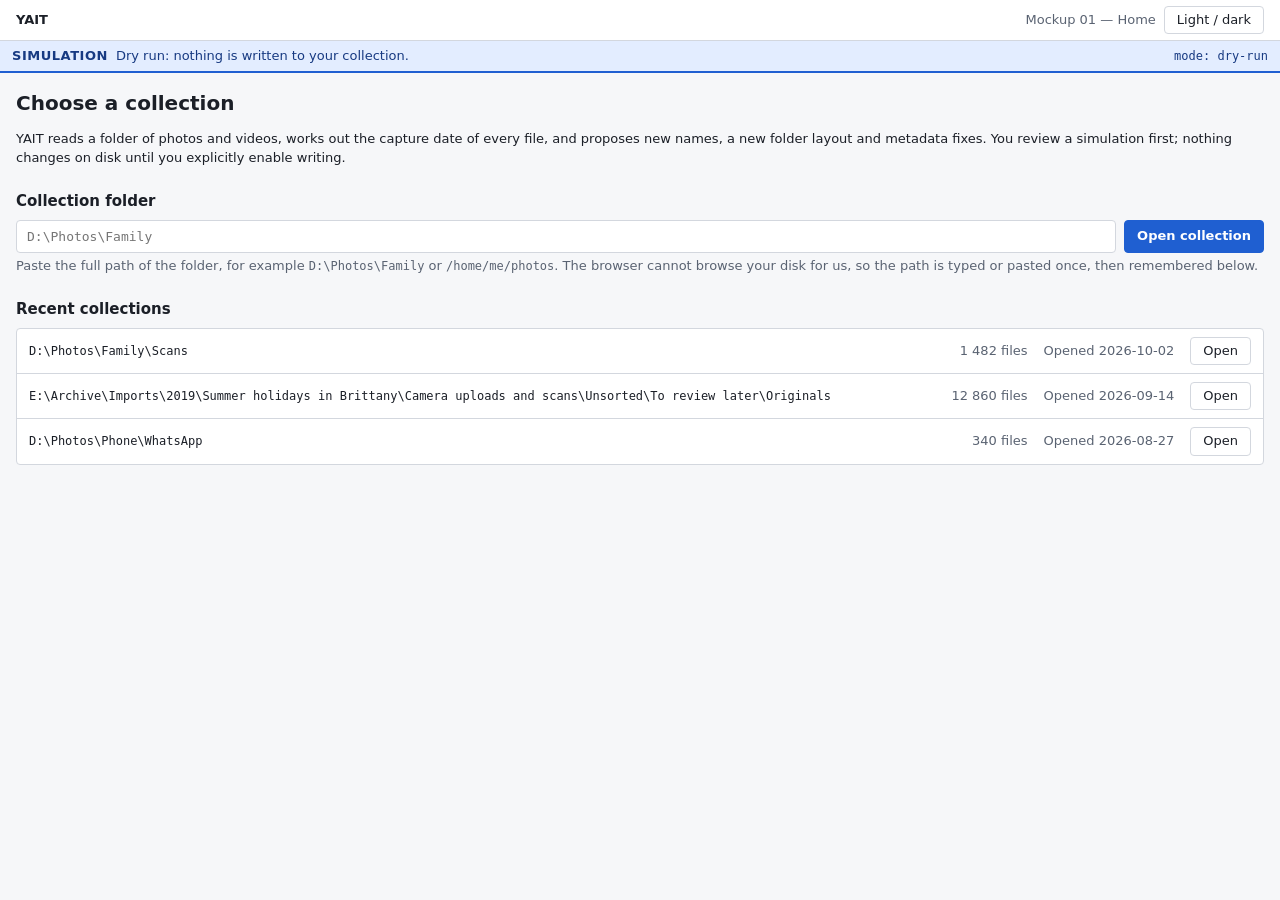
==== docs/20-mockups/01-home.html @ ee082c8c "feat(US-00-10): add home mockup Adds docs/20-mockups/01-home.html and two shared components (path fi" ====
<!doctype html>
<html lang="en">
<head>
<meta charset="utf-8">
<meta name="viewport" content="width=device-width, initial-scale=1">
<title>YAIT — Home</title>
<link rel="stylesheet" href="assets/mockup.css">
<script type="module" src="assets/mockup.js"></script>
</head>
<body>

<header class="topbar">
  <span class="brand">YAIT</span>
  <span class="muted">Mockup 01 — Home</span>
  <button class="btn" type="button" data-theme-toggle>Light / dark</button>
</header>

<div class="banner banner-sim" role="status" data-mode="dry-run">
  <span class="tag">Simulation</span>
  <span>Dry run: nothing is written to your collection.</span>
  <span class="spacer"></span>
  <span class="mono">mode: dry-run</span>
</div>

<main class="page">

<h1>Choose a collection</h1>
<p>YAIT reads a folder of photos and videos, works out the capture date of every file, and
proposes new names, a new folder layout and metadata fixes. You review a simulation first;
nothing changes on disk until you explicitly enable writing.</p>

<h2>Collection folder</h2>
<form class="path-field" onsubmit="return false">
  <input type="text" id="collection-path" name="path" autocomplete="off" spellcheck="false"
         placeholder="D:\Photos\Family"
         aria-label="Collection path" aria-describedby="path-hint">
  <button class="btn btn-primary" type="submit">Open collection</button>
</form>
<p class="field-hint" id="path-hint">Paste the full path of the folder, for example
  <span class="mono">D:\Photos\Family</span> or <span class="mono">/home/me/photos</span>.
  The browser cannot browse your disk for us, so the path is typed or pasted once, then remembered below.</p>

<!--
  Error variants (T-00-10-03). Each replaces the hint paragraph above and sets
  aria-invalid="true" on the input.

  1. Path does not exist:
     <input ... value="D:\Photos\Famly" aria-invalid="true">
     <p class="field-error">This folder does not exist. Check the spelling of D:\Photos\Famly.</p>

  2. Path cannot be read:
     <input ... value="D:\Photos\Private" aria-invalid="true">
     <p class="field-error">This folder exists but cannot be read. Check its permissions.</p>

  3. Path outside the allowed roots:
     <input ... value="C:\Windows" aria-invalid="true">
     <p class="field-error">This folder is outside the allowed roots (D:\Photos, E:\Archive).</p>
-->

<h2>Recent collections</h2>
<ul class="recent">
  <li>
    <span class="path">D:\Photos\Family\Scans</span>
    <span class="meta">1 482 files</span>
    <span class="meta">Opened 2026-10-02</span>
    <button class="btn" type="button">Open</button>
  </li>
  <li>
    <span class="path">E:\Archive\Imports\2019\Summer holidays in Brittany\Camera uploads and scans\Unsorted\To review later\Originals</span>
    <span class="meta">12 860 files</span>
    <span class="meta">Opened 2026-09-14</span>
    <button class="btn" type="button">Open</button>
  </li>
  <li>
    <span class="path">D:\Photos\Phone\WhatsApp</span>
    <span class="meta">340 files</span>
    <span class="meta">Opened 2026-08-27</span>
    <button class="btn" type="button">Open</button>
  </li>
</ul>

</main>
</body>
</html>
---- docs/20-mockups/assets/mockup.css ----
/* YAIT mockup design system.
   Vanilla CSS, no build step, no external request (ADR-004).
   Tokens first, then base, then components. Reused as-is by US-01-06. */

/* ---------- Tokens ---------- */

:root {
  color-scheme: light dark;

  --surface: #f6f7f9;
  --surface-raised: #ffffff;
  --surface-sunken: #eceef2;
  --border: #d3d7de;
  --text: #1b1f27;
  --text-muted: #5a6372;
  --accent: #1f5fd1;
  --accent-contrast: #ffffff;
  --danger: #b3261e;
  --danger-contrast: #ffffff;
  --focus: #1f5fd1;

  /* The four domain statuses. They carry business meaning:
     compliant, to fill, divergent, nothing to propose.
     Each one has a background, a foreground and a distinct shape (see .status),
     so colour is never the only signal. */
  --st-ok-bg: #d9f0df;
  --st-ok-fg: #14532d;
  --st-fill-bg: #dbe8ff;
  --st-fill-fg: #1e3a8a;
  --st-diff-bg: #ffe2c2;
  --st-diff-fg: #7c2d12;
  --st-none-bg: #e4e6eb;
  --st-none-fg: #454d5b;

  --warn-bg: #fff3c4;
  --warn-fg: #5c4400;
  --warn-border: #e0b800;
  --sim-bg: #e3edff;
  --sim-fg: #173a82;
  --sim-border: #1f5fd1;

  --font-ui: system-ui, -apple-system, "Segoe UI", Roboto, sans-serif;
  --font-mono: ui-monospace, "Cascadia Mono", Consolas, monospace;
  --fs-base: 13px;
  --fs-small: 12px;
  --fs-h1: 20px;
  --fs-h2: 15px;
  --row-h: 26px;
  --gap: 8px;
  --radius: 4px;
}

:root[data-theme="dark"] {
  --surface: #14171c;
  --surface-raised: #1c2027;
  --surface-sunken: #0f1115;
  --border: #343b47;
  --text: #e6e9ef;
  --text-muted: #9aa4b5;
  --accent: #6ea0ff;
  --accent-contrast: #0b1220;
  --danger: #ff7b72;
  --danger-contrast: #1b0907;
  --focus: #8fb4ff;

  --st-ok-bg: #173c26;
  --st-ok-fg: #8fe0aa;
  --st-fill-bg: #1c2f5c;
  --st-fill-fg: #a9c5ff;
  --st-diff-bg: #5a3112;
  --st-diff-fg: #ffc48a;
  --st-none-bg: #2a303a;
  --st-none-fg: #b4bcca;

  --warn-bg: #3d3208;
  --warn-fg: #ffe083;
  --warn-border: #a88a00;
  --sim-bg: #172a52;
  --sim-fg: #b7cdff;
  --sim-border: #6ea0ff;
}

/* No explicit choice: follow the operating system. */
@media (prefers-color-scheme: dark) {
  :root:not([data-theme="light"]) {
    --surface: #14171c;
    --surface-raised: #1c2027;
    --surface-sunken: #0f1115;
    --border: #343b47;
    --text: #e6e9ef;
    --text-muted: #9aa4b5;
    --accent: #6ea0ff;
    --accent-contrast: #0b1220;
    --danger: #ff7b72;
    --danger-contrast: #1b0907;
    --focus: #8fb4ff;

    --st-ok-bg: #173c26;
    --st-ok-fg: #8fe0aa;
    --st-fill-bg: #1c2f5c;
    --st-fill-fg: #a9c5ff;
    --st-diff-bg: #5a3112;
    --st-diff-fg: #ffc48a;
    --st-none-bg: #2a303a;
    --st-none-fg: #b4bcca;

    --warn-bg: #3d3208;
    --warn-fg: #ffe083;
    --warn-border: #a88a00;
    --sim-bg: #172a52;
    --sim-fg: #b7cdff;
    --sim-border: #6ea0ff;
  }
}

/* ---------- Base ---------- */

* { box-sizing: border-box; }

body {
  margin: 0;
  background: var(--surface);
  color: var(--text);
  font: var(--fs-base) / 1.4 var(--font-ui);
}

h1 { font-size: var(--fs-h1); margin: 0 0 var(--gap); }
h2 { font-size: var(--fs-h2); margin: 24px 0 var(--gap); }
h3 { font-size: var(--fs-base); margin: 16px 0 6px; color: var(--text-muted); }

code, .mono { font-family: var(--font-mono); font-size: var(--fs-small); }
.muted { color: var(--text-muted); }

:focus-visible { outline: 2px solid var(--focus); outline-offset: 1px; }

.page { max-width: 1400px; margin: 0 auto; padding: 16px; }

.topbar {
  display: flex;
  align-items: center;
  gap: var(--gap);
  padding: 6px 16px;
  background: var(--surface-raised);
  border-bottom: 1px solid var(--border);
}
.topbar .brand { font-weight: 700; margin-right: auto; }

.swatches { display: flex; flex-wrap: wrap; gap: var(--gap); }
.swatch {
  width: 110px;
  padding: 6px;
  border: 1px solid var(--border);
  border-radius: var(--radius);
  background: var(--surface-raised);
  font-size: var(--fs-small);
}
.swatch i { display: block; height: 28px; margin-bottom: 4px; border: 1px solid var(--border); border-radius: 2px; }

.row { display: flex; flex-wrap: wrap; align-items: center; gap: var(--gap); }

/* ---------- Buttons ---------- */

.btn {
  font: inherit;
  padding: 4px 12px;
  border: 1px solid var(--border);
  border-radius: var(--radius);
  background: var(--surface-raised);
  color: var(--text);
  cursor: pointer;
}
.btn:hover { background: var(--surface-sunken); }
.btn:disabled { opacity: 0.5; cursor: not-allowed; }
.btn-primary { background: var(--accent); border-color: var(--accent); color: var(--accent-contrast); font-weight: 600; }
.btn-primary:hover { background: var(--accent); filter: brightness(1.1); }
/* Destructive actions: outlined by default, filled only on hover, and always carry a label. */
.btn-danger { border-color: var(--danger); color: var(--danger); font-weight: 600; }
.btn-danger:hover { background: var(--danger); color: var(--danger-contrast); }

/* ---------- Status badge: one letter, one shape per status ---------- */

.status {
  display: inline-flex;
  align-items: center;
  justify-content: center;
  min-width: 20px;
  height: 20px;
  padding: 0 4px;
  font: 700 var(--fs-small) / 1 var(--font-mono);
  border: 1px solid currentColor;
}
.status-ok   { background: var(--st-ok-bg);   color: var(--st-ok-fg);   border-radius: 50%; }
.status-fill { background: var(--st-fill-bg); color: var(--st-fill-fg); border-radius: 2px; }
.status-diff { background: var(--st-diff-bg); color: var(--st-diff-fg); border-radius: 0; min-width: 26px; clip-path: polygon(25% 0, 75% 0, 100% 50%, 75% 100%, 25% 100%, 0 50%); box-shadow: inset 0 0 0 2px currentColor; }
.status-none { background: var(--st-none-bg); color: var(--st-none-fg); border-radius: 2px; border-style: dashed; }

.legend { display: flex; flex-wrap: wrap; gap: 16px; }
.legend span { display: inline-flex; align-items: center; gap: 6px; }

/* ---------- Date source badge ---------- */

.source {
  display: inline-block;
  padding: 0 6px;
  border: 1px solid var(--border);
  border-radius: 10px;
  background: var(--surface-sunken);
  color: var(--text-muted);
  font: var(--fs-small) / 18px var(--font-mono);
  white-space: nowrap;
}

/* ---------- Filter bar ---------- */

.filters {
  display: flex;
  flex-wrap: wrap;
  align-items: center;
  gap: var(--gap);
  padding: 6px 8px;
  background: var(--surface-raised);
  border: 1px solid var(--border);
  border-radius: var(--radius);
}
.filters label { display: inline-flex; align-items: center; gap: 4px; color: var(--text-muted); }
.filters select,
.filters input[type="search"] {
  font: inherit;
  color: var(--text);
  background: var(--surface);
  border: 1px solid var(--border);
  border-radius: var(--radius);
  padding: 2px 6px;
  height: 24px;
}
.filters input[type="search"] { flex: 1 1 200px; min-width: 160px; }
.filters .spacer { margin-left: auto; }

/* ---------- Dense grid ---------- */

.grid-wrap { overflow: auto; border: 1px solid var(--border); border-radius: var(--radius); background: var(--surface-raised); }
table.grid { width: 100%; border-collapse: collapse; }
.grid th, .grid td {
  height: var(--row-h);
  padding: 0 8px;
  text-align: left;
  white-space: nowrap;
  overflow: hidden;
  text-overflow: ellipsis;
  max-width: 420px;
  border-bottom: 1px solid var(--border);
}
.grid thead th {
  position: sticky;
  top: 0;
  background: var(--surface-sunken);
  font-weight: 600;
  color: var(--text-muted);
  user-select: none;
}
.grid th[data-sort] { cursor: pointer; }
.grid th[data-sort]::after { content: " \2195"; opacity: 0.4; }
.grid th[aria-sort="ascending"]::after { content: " \2191"; opacity: 1; }
.grid th[aria-sort="descending"]::after { content: " \2193"; opacity: 1; }
.grid tbody tr:hover { background: var(--surface-sunken); }
.grid tbody tr[aria-selected="true"] { outline: 2px solid var(--accent); outline-offset: -2px; }
.grid td.num, .grid th.num { text-align: right; font-variant-numeric: tabular-nums; }
.grid td.mono { font-family: var(--font-mono); font-size: var(--fs-small); }

/* ---------- Side panel ---------- */

.layout { display: flex; gap: var(--gap); align-items: flex-start; }
.layout > .main { flex: 1 1 auto; min-width: 0; }

.side-panel {
  flex: 0 0 320px;
  padding: 12px;
  background: var(--surface-raised);
  border: 1px solid var(--border);
  border-radius: var(--radius);
}
.side-panel h3 { margin-top: 0; }
.side-panel dl { display: grid; grid-template-columns: auto 1fr; gap: 4px 12px; margin: 0; }
.side-panel dt { color: var(--text-muted); }
.side-panel dd { margin: 0; overflow-wrap: anywhere; }
.side-panel .thumb {
  height: 140px;
  margin-bottom: 12px;
  display: grid;
  place-items: center;
  background: var(--surface-sunken);
  border: 1px dashed var(--border);
  color: var(--text-muted);
}

/* ---------- Progress bar ---------- */

.progress { display: flex; align-items: center; gap: var(--gap); }
.progress progress {
  flex: 1;
  height: 14px;
  accent-color: var(--accent);
}
.progress .label { min-width: 140px; text-align: right; font-variant-numeric: tabular-nums; color: var(--text-muted); }

/* ---------- Empty state ---------- */

.empty {
  padding: 32px 16px;
  text-align: center;
  color: var(--text-muted);
  background: var(--surface-raised);
  border: 1px dashed var(--border);
  border-radius: var(--radius);
}
.empty strong { display: block; margin-bottom: 4px; color: var(--text); font-size: var(--fs-h2); }

/* ---------- Banners ---------- */

.banner {
  display: flex;
  align-items: center;
  gap: var(--gap);
  padding: 6px 12px;
  border: 1px solid;
  border-radius: var(--radius);
}
.banner .tag { font-weight: 700; text-transform: uppercase; letter-spacing: 0.04em; }
.banner-warn { background: var(--warn-bg); color: var(--warn-fg); border-color: var(--warn-border); }

/* Simulation banner: permanent, full width, pinned under the top bar.
   Dry-run is the default and the user must always see which mode they are in. */
.banner-sim {
  position: sticky;
  top: 0;
  z-index: 10;
  border-radius: 0;
  border-width: 0 0 2px;
  background: var(--sim-bg);
  color: var(--sim-fg);
  border-color: var(--sim-border);
}
.banner-sim .spacer { margin-left: auto; }
/* Writing mode is the explicit opt-in, so it must look different and louder. */
.banner-sim[data-mode="write"] {
  background: var(--danger);
  color: var(--danger-contrast);
  border-color: var(--danger);
}

.visually-hidden {
  position: absolute;
  width: 1px;
  height: 1px;
  overflow: hidden;
  clip-path: inset(50%);
  white-space: nowrap;
}

/* ---------- Path field ---------- */

.path-field { display: flex; gap: var(--gap); align-items: stretch; }
.path-field input[type="text"] {
  flex: 1 1 auto;
  min-width: 0;
  padding: 8px 10px;
  font: var(--fs-base) var(--font-mono);
  color: var(--text);
  background: var(--surface-raised);
  border: 1px solid var(--border);
  border-radius: var(--radius);
}
.path-field input[aria-invalid="true"] { border-color: var(--danger); box-shadow: inset 3px 0 0 var(--danger); }
.field-hint { margin: 4px 0 0; color: var(--text-muted); }
/* The error always carries an icon and a sentence: colour is never the only signal. */
.field-error { margin: 6px 0 0; color: var(--danger); font-weight: 600; }
.field-error::before { content: "\26A0\00a0"; }

/* ---------- Recent list ---------- */

.recent { list-style: none; margin: 0; padding: 0; border: 1px solid var(--border); border-radius: var(--radius); background: var(--surface-raised); }
.recent li { display: flex; align-items: center; gap: 16px; padding: 8px 12px; border-top: 1px solid var(--border); }
.recent li:first-child { border-top: 0; }
.recent li:hover { background: var(--surface-sunken); }
.recent .path { flex: 1 1 auto; min-width: 0; overflow-wrap: anywhere; font-family: var(--font-mono); font-size: var(--fs-small); }
.recent .meta { flex: 0 0 auto; color: var(--text-muted); text-align: right; font-variant-numeric: tabular-nums; }
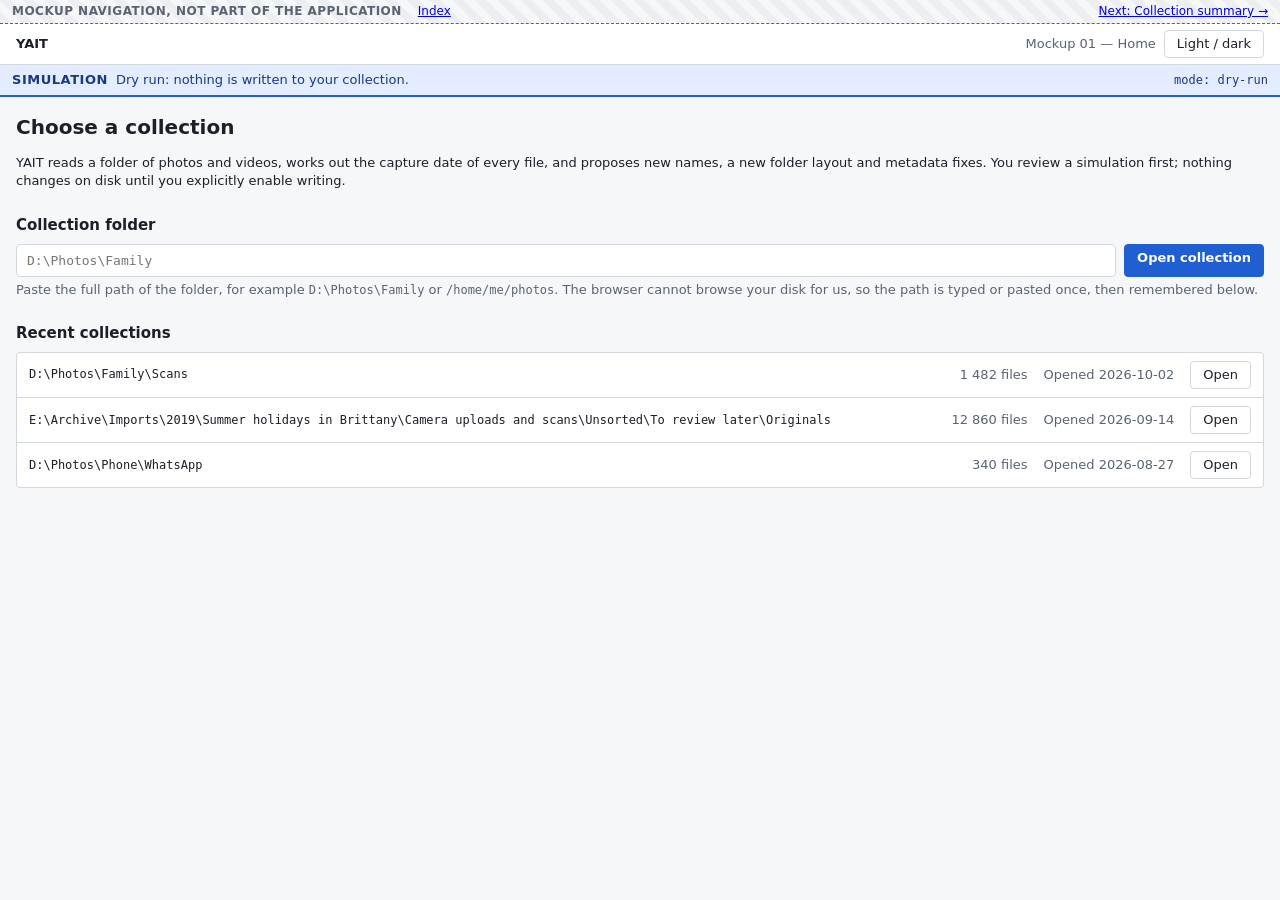
==== commit 99036629: "feat(US-00-21): link the mockups into a navigable prototype Adds docs/20-mockups/index.html (the twe" ====
--- a/docs/20-mockups/01-home.html
+++ b/docs/20-mockups/01-home.html
@@ -8,6 +8,7 @@
 <script type="module" src="assets/mockup.js"></script>
 </head>
 <body>
+<nav class="mocknav" aria-label="Mockup navigation"><span class="label">Mockup navigation, not part of the application</span><a href="index.html">Index</a><span class="spacer"></span><a href="02-collection-summary.html">Next: Collection summary →</a></nav>
 
 <header class="topbar">
   <span class="brand">YAIT</span>
@@ -34,7 +35,7 @@
   <input type="text" id="collection-path" name="path" autocomplete="off" spellcheck="false"
          placeholder="D:\Photos\Family"
          aria-label="Collection path" aria-describedby="path-hint">
-  <button class="btn btn-primary" type="submit">Open collection</button>
+  <a class="btn btn-primary" href="02-collection-summary.html">Open collection</a>
 </form>
 <p class="field-hint" id="path-hint">Paste the full path of the folder, for example
   <span class="mono">D:\Photos\Family</span> or <span class="mono">/home/me/photos</span>.
@@ -63,19 +64,19 @@
     <span class="path">D:\Photos\Family\Scans</span>
     <span class="meta">1 482 files</span>
     <span class="meta">Opened 2026-10-02</span>
-    <button class="btn" type="button">Open</button>
+    <a class="btn" href="02-collection-summary.html">Open</a>
   </li>
   <li>
     <span class="path">E:\Archive\Imports\2019\Summer holidays in Brittany\Camera uploads and scans\Unsorted\To review later\Originals</span>
     <span class="meta">12 860 files</span>
     <span class="meta">Opened 2026-09-14</span>
-    <button class="btn" type="button">Open</button>
+    <a class="btn" href="02-collection-summary.html">Open</a>
   </li>
   <li>
     <span class="path">D:\Photos\Phone\WhatsApp</span>
     <span class="meta">340 files</span>
     <span class="meta">Opened 2026-08-27</span>
-    <button class="btn" type="button">Open</button>
+    <a class="btn" href="02-collection-summary.html">Open</a>
   </li>
 </ul>
 
--- a/docs/20-mockups/assets/mockup.css
+++ b/docs/20-mockups/assets/mockup.css
@@ -384,3 +384,143 @@
 .recent li:hover { background: var(--surface-sunken); }
 .recent .path { flex: 1 1 auto; min-width: 0; overflow-wrap: anywhere; font-family: var(--font-mono); font-size: var(--fs-small); }
 .recent .meta { flex: 0 0 auto; color: var(--text-muted); text-align: right; font-variant-numeric: tabular-nums; }
+
+/* ---------- Stat cards ---------- */
+
+.cards { display: grid; grid-template-columns: repeat(auto-fit, minmax(160px, 1fr)); gap: var(--gap); }
+.card { padding: 10px 12px; background: var(--surface-raised); border: 1px solid var(--border); border-radius: var(--radius); }
+.card .label { color: var(--text-muted); }
+.card .value { font-size: var(--fs-h1); font-weight: 700; font-variant-numeric: tabular-nums; }
+
+/* ---------- Distribution bars ---------- */
+
+.bars { display: grid; grid-template-columns: auto 1fr auto; gap: 4px 12px; align-items: center; margin: 0; padding: 10px 12px; background: var(--surface-raised); border: 1px solid var(--border); border-radius: var(--radius); }
+.bars dt { font-family: var(--font-mono); font-size: var(--fs-small); }
+.bars dd { margin: 0; }
+.bars .bar { display: block; height: 10px; background: var(--accent); border-radius: 2px; }
+.bars .count { text-align: right; color: var(--text-muted); font-variant-numeric: tabular-nums; }
+
+/* ---------- Notices ---------- */
+
+/* Flagged, not alarming: an expected finding is not a failure. Text and icon carry the meaning. */
+.notice { margin: 0; padding: 0; list-style: none; background: var(--surface-raised); border: 1px solid var(--border); border-left: 4px solid var(--warn-border); border-radius: var(--radius); }
+.notice li { padding: 6px 12px; border-top: 1px solid var(--border); }
+.notice li:first-child { border-top: 0; }
+.notice li::before { content: "\2139\00a0"; color: var(--warn-fg); font-weight: 700; }
+
+/* ---------- Date precision and weak sources ---------- */
+
+/* A partial date is an assumed imprecision, not a bug: unknown parts are shown as dots. */
+.prec i { font-style: normal; color: var(--text-muted); }
+/* Sources worth a second look (folder-name, none) get a stronger outline, text unchanged. */
+.source-weak { border-color: var(--warn-border); background: var(--warn-bg); color: var(--warn-fg); }
+.grid td.path-cell { max-width: 280px; overflow: hidden; text-overflow: ellipsis; white-space: nowrap; }
+
+/* ---------- Candidate state and arbitration explanation ---------- */
+
+/* Each state has a symbol and a word, so colour is never the only signal. */
+.cstate { display: inline-flex; align-items: center; gap: 4px; font-weight: 600; }
+.cstate-kept { color: var(--st-ok-fg); }
+.cstate-kept::before { content: "\2713"; }
+.cstate-dropped { color: var(--st-diff-fg); }
+.cstate-dropped::before { content: "\2715"; }
+.cstate-absent { color: var(--text-muted); font-weight: 400; }
+.cstate-absent::before { content: "\2013"; }
+.grid tr.dropped td { color: var(--text-muted); }
+.grid tr.dropped td.mono { text-decoration: line-through; }
+
+.why { margin: var(--gap) 0; padding: 8px 12px; background: var(--sim-bg); color: var(--sim-fg); border: 1px solid var(--sim-border); border-left-width: 4px; border-radius: var(--radius); }
+.why strong { display: block; margin-bottom: 2px; }
+
+/* ---------- Grid group headers and before/after cells ---------- */
+
+.grid tr.group th { background: var(--surface-sunken); color: var(--text); text-align: left; font-weight: 700; }
+.grid tr.group th .count { color: var(--text-muted); font-weight: 400; }
+.grid td.before { color: var(--text-muted); }
+.grid td.after { font-weight: 600; }
+.grid td.arrow { width: 24px; text-align: center; color: var(--text-muted); }
+.fingerprint { font-family: var(--font-mono); font-size: var(--fs-small); color: var(--text-muted); overflow-wrap: anywhere; }
+/* A rename screen must never truncate a name: before/after cells and reasons wrap instead. */
+.grid td.before, .grid td.after, .grid td.reason { white-space: normal; overflow: visible; text-overflow: clip; overflow-wrap: anywhere; }
+
+/* ---------- Tie-break criteria ---------- */
+
+/* The criterion that settled the order is marked in text (▶ + bold), not only by colour. */
+.grid td.decisive { font-weight: 700; box-shadow: inset 0 -2px 0 var(--accent); }
+.grid td.decisive::before { content: "\25B6\00a0"; color: var(--accent); }
+.grid td.tied { color: var(--text-muted); }
+.group-title { display: flex; flex-wrap: wrap; align-items: baseline; gap: var(--gap); margin: 24px 0 var(--gap); }
+.group-title h2 { margin: 0; font-family: var(--font-mono); font-size: var(--fs-h2); }
+
+/* ---------- Mode cards (radio group) ---------- */
+
+.mode-cards { display: grid; grid-template-columns: repeat(auto-fit, minmax(280px, 1fr)); gap: var(--gap); }
+.mode-card { display: block; padding: 10px 12px; background: var(--surface-raised); border: 1px solid var(--border); border-radius: var(--radius); cursor: pointer; }
+.mode-card:has(input:checked) { border-color: var(--accent); box-shadow: inset 0 0 0 1px var(--accent); }
+.mode-card input { margin-right: 6px; }
+.mode-card strong { font-size: var(--fs-h2); }
+.mode-card p { margin: 4px 0 0; color: var(--text-muted); }
+
+/* ---------- Destination tree ---------- */
+
+.tree { margin: 0; padding: 8px 12px; background: var(--surface-raised); border: 1px solid var(--border); border-radius: var(--radius); font-family: var(--font-mono); font-size: var(--fs-small); list-style: none; }
+.tree ul { margin: 0; padding-left: 20px; list-style: none; }
+.tree li { display: grid; grid-template-columns: 22ch 8ch 1fr; gap: 12px; padding: 1px 0; }
+.tree li.nested { display: block; padding: 0; }
+.tree .count { text-align: right; color: var(--text-muted); font-variant-numeric: tabular-nums; }
+.tree .note { font-family: var(--font-ui); color: var(--text-muted); }
+
+/* ---------- Metadata editor ---------- */
+
+/* T O C pills: a filled pill is set in the file, a dashed one is empty (shape + letter, not colour alone). */
+.toc { display: inline-flex; gap: 2px; vertical-align: middle; }
+.toc-pill { display: inline-flex; align-items: center; justify-content: center; width: 16px; height: 16px; font: 700 10px / 1 var(--font-mono); border: 1px dashed var(--text-muted); border-radius: 2px; color: var(--text-muted); }
+.toc-pill.on { border-style: solid; border-color: var(--text); background: var(--text); color: var(--surface-raised); }
+.mismatch { font-weight: 700; color: var(--st-diff-fg); background: var(--st-diff-bg); padding: 0 4px; border-radius: 2px; }
+.grid td.vp { white-space: normal; overflow-wrap: anywhere; max-width: 260px; }
+.grid td.vp-arrow { width: 20px; padding: 0; text-align: center; color: var(--text-muted); }
+.grid tr.diverge td:first-child { box-shadow: inset 3px 0 0 var(--st-diff-fg); }
+.bulk { display: flex; flex-wrap: wrap; align-items: center; gap: var(--gap); margin: var(--gap) 0; padding: 6px 8px; background: var(--surface-raised); border: 1px solid var(--border); border-radius: var(--radius); }
+.bulk label { display: inline-flex; align-items: center; gap: 6px; color: var(--text-muted); }
+.bulk input[type="text"] { padding: 4px 8px; font: inherit; color: var(--text); background: var(--surface); border: 1px solid var(--border); border-radius: var(--radius); }
+.bulk .spacer { margin-left: auto; }
+
+/* ---------- Dialog (static in the mockups) ---------- */
+
+.dialog { max-width: 520px; padding: 12px 16px; background: var(--surface-raised); border: 1px solid var(--border); border-radius: var(--radius); box-shadow: 0 4px 16px rgba(0, 0, 0, 0.25); }
+.grid td.vp.mono { white-space: nowrap; }
+
+/* ---------- Links styled as buttons ---------- */
+
+a.btn { display: inline-block; text-decoration: none; }
+a.btn:not(.btn-primary):not(.btn-danger) { color: var(--text); }
+
+/* ---------- Event log ---------- */
+
+/* Only what deserves attention, newest last: this is not a per-file trace. */
+.log { margin: 0; padding: 0; list-style: none; background: var(--surface-raised); border: 1px solid var(--border); border-radius: var(--radius); }
+.log li { display: grid; grid-template-columns: 52px 150px 1fr; gap: 12px; align-items: baseline; padding: 4px 12px; border-top: 1px solid var(--border); }
+.log li:first-child { border-top: 0; }
+.log .time { font-family: var(--font-mono); font-size: var(--fs-small); color: var(--text-muted); }
+
+/* ---------- State card (empty and error states) ---------- */
+
+.state { padding: 10px 16px; background: var(--surface-raised); border: 1px solid var(--border); border-left: 4px solid var(--text-muted); border-radius: var(--radius); }
+.state .kind { font-size: var(--fs-small); font-weight: 700; text-transform: uppercase; letter-spacing: 0.04em; color: var(--text-muted); }
+.state h3 { margin: 2px 0 4px; font-size: var(--fs-h2); color: var(--text); }
+.state p { margin: 4px 0; }
+.state .next { margin: 8px 0 0; }
+.state-error { border-left-color: var(--danger); }
+.state-error .kind { color: var(--danger); }
+.state-warn { border-left-color: var(--warn-border); }
+.state-warn .kind { color: var(--warn-fg); }
+
+/* ---------- Mockup navigation (an artefact of the mockups, not of the application) ---------- */
+
+.mocknav {
+  display: flex; flex-wrap: wrap; align-items: center; gap: 16px; padding: 3px 12px;
+  background: repeating-linear-gradient(45deg, var(--surface-sunken), var(--surface-sunken) 8px, var(--surface) 8px, var(--surface) 16px);
+  border-bottom: 1px dashed var(--text-muted); font-size: var(--fs-small);
+}
+.mocknav .label { font-weight: 700; text-transform: uppercase; letter-spacing: 0.04em; color: var(--text-muted); }
+.mocknav .spacer { margin-left: auto; }
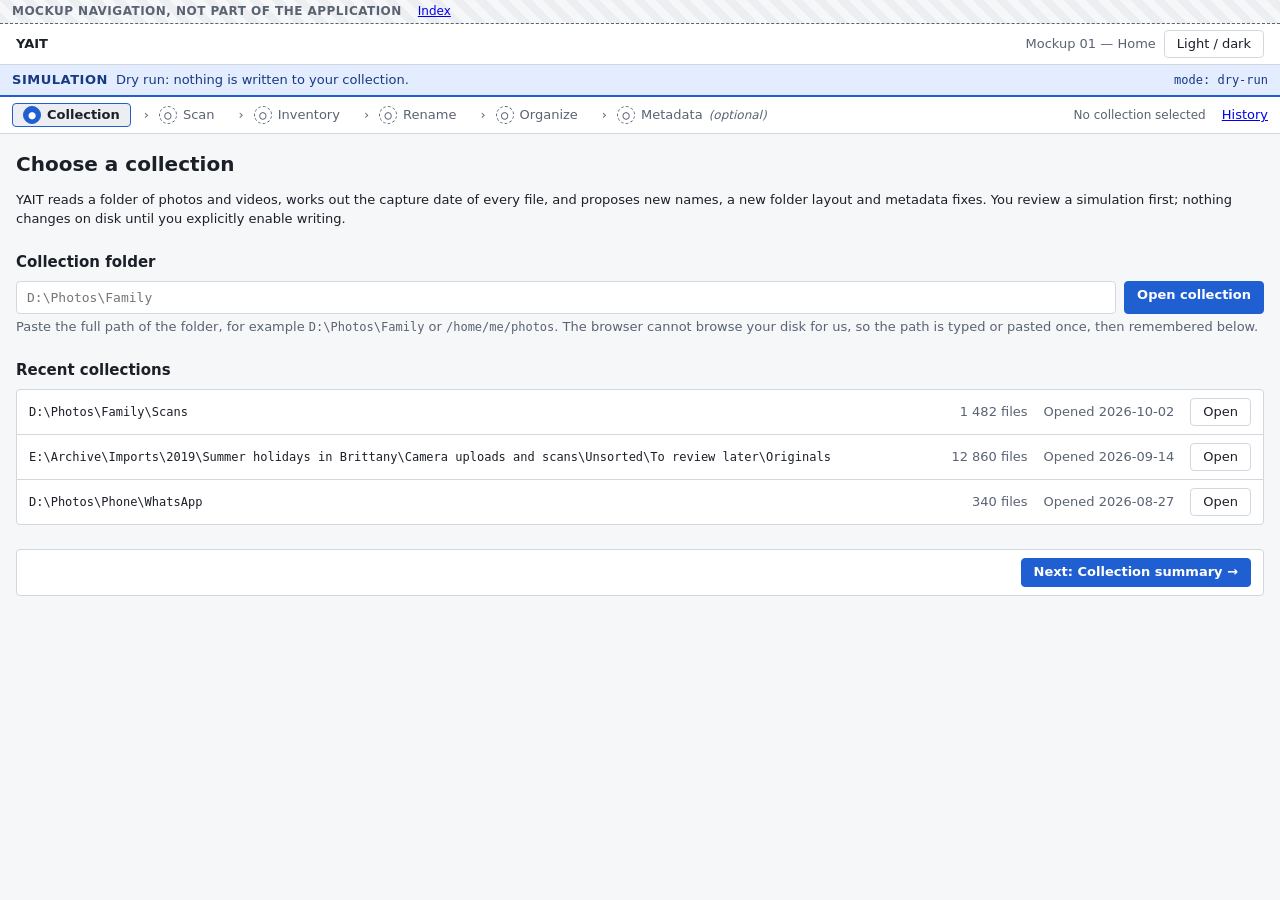
==== commit 7f5a07ed: "feat(US-00-21): add a step bar, breadcrumb and step bar buttons Replaces the striped previous/next l" ====
--- a/docs/20-mockups/01-home.html
+++ b/docs/20-mockups/01-home.html
@@ -8,7 +8,7 @@
 <script type="module" src="assets/mockup.js"></script>
 </head>
 <body>
-<nav class="mocknav" aria-label="Mockup navigation"><span class="label">Mockup navigation, not part of the application</span><a href="index.html">Index</a><span class="spacer"></span><a href="02-collection-summary.html">Next: Collection summary →</a></nav>
+<nav class="mocknav" aria-label="Mockup navigation"><span class="label">Mockup navigation, not part of the application</span><a href="index.html">Index</a></nav>
 
 <header class="topbar">
   <span class="brand">YAIT</span>
@@ -22,6 +22,7 @@
   <span class="spacer"></span>
   <span class="mono">mode: dry-run</span>
 </div>
+<nav class="stepper" aria-label="Steps"><ol><li class="current" aria-current="step"><span class="mark">●</span> Collection<span class="visually-hidden"> (current step)</span></li><li class="todo"><span class="mark">○</span> Scan<span class="visually-hidden"> (not reached yet)</span></li><li class="todo"><span class="mark">○</span> Inventory<span class="visually-hidden"> (not reached yet)</span></li><li class="todo"><span class="mark">○</span> Rename<span class="visually-hidden"> (not reached yet)</span></li><li class="todo"><span class="mark">○</span> Organize<span class="visually-hidden"> (not reached yet)</span></li><li class="todo"><span class="mark">○</span> Metadata <span class="opt">(optional)</span><span class="visually-hidden"> (not reached yet)</span></li></ol><span class="aside"><span class="context muted">No collection selected</span><a href="10-history-undo.html">History</a></span></nav>
 
 <main class="page">
 
@@ -80,6 +81,7 @@
   </li>
 </ul>
 
+<div class="stepbar"><span class="spacer"></span><a class="btn btn-primary" href="02-collection-summary.html">Next: Collection summary →</a></div>
 </main>
 </body>
 </html>
--- a/docs/20-mockups/assets/mockup.css
+++ b/docs/20-mockups/assets/mockup.css
@@ -524,3 +524,58 @@
 }
 .mocknav .label { font-weight: 700; text-transform: uppercase; letter-spacing: 0.04em; color: var(--text-muted); }
 .mocknav .spacer { margin-left: auto; }
+
+/* ---------- Editable proposals ---------- */
+
+.grid input.val { width: 100%; min-width: 170px; padding: 1px 6px; font: var(--fs-small) var(--font-mono); color: var(--text); background: var(--surface); border: 1px solid var(--border); border-radius: 2px; }
+.grid input.val-date { min-width: 96px; width: 104px; }
+.grid input.val.changed { border-color: var(--accent); background: var(--surface-sunken); box-shadow: inset 3px 0 0 var(--accent); }
+.edited-mark { font-size: var(--fs-small); font-weight: 700; color: var(--accent); white-space: nowrap; }
+.grid td.vp:has(input.val) { white-space: nowrap; }
+.editor-head { display: flex; flex-wrap: wrap; align-items: baseline; gap: 12px; margin-bottom: var(--gap); }
+.editor-head .spacer { margin-left: auto; }
+/* Unsaved edits: text + symbol, not colour alone. */
+.dirty { padding: 1px 10px; font-weight: 700; color: var(--warn-fg); background: var(--warn-bg); border: 1px solid var(--warn-border); border-radius: 10px; }
+.grid td.vp.cur { white-space: nowrap; max-width: 240px; overflow: hidden; text-overflow: ellipsis; }
+/* Editor table: the widest screen of the application, so its columns are kept tight. */
+.grid.editor td.path-cell { max-width: 150px; }
+.grid.editor td.vp.cur { max-width: 190px; }
+.grid.editor input.val { min-width: 150px; }
+.grid.editor input.val-date { min-width: 92px; width: 96px; }
+.grid.editor td.path-cell { max-width: 110px; }
+.grid.editor td.vp.cur { max-width: 170px; }
+.grid.editor input.val { min-width: 200px; }
+.grid.editor td.path-cell { max-width: 100px; }
+.grid.editor td.vp.cur { max-width: 150px; }
+.grid.editor input.val { min-width: 175px; }
+.grid.editor th, .grid.editor td { padding: 0 5px; }
+
+/* ---------- Stepper, breadcrumb and step bar (application navigation) ---------- */
+
+/* The stepper is part of the application, unlike .mocknav. Each state has a symbol and a word,
+   so colour is never the only signal. Done steps are links: you can always go back. */
+.stepper { display: flex; flex-wrap: wrap; align-items: center; gap: var(--gap) 16px; padding: 6px 12px; background: var(--surface-raised); border-bottom: 1px solid var(--border); }
+.stepper ol { display: flex; flex-wrap: wrap; align-items: center; gap: 2px; margin: 0; padding: 0; list-style: none; }
+.stepper li { display: flex; align-items: center; gap: 6px; padding: 2px 10px; border: 1px solid transparent; border-radius: var(--radius); }
+.stepper li:not(:first-child)::before { content: "\203A"; margin-right: 4px; color: var(--text-muted); }
+.stepper .mark { display: inline-flex; align-items: center; justify-content: center; width: 18px; height: 18px; font: 700 var(--fs-small) / 1 var(--font-mono); border: 1px solid currentColor; border-radius: 50%; }
+.stepper .done a { display: inline-flex; align-items: center; gap: 6px; color: var(--st-ok-fg); }
+.stepper .done .mark { background: var(--st-ok-bg); }
+.stepper .current { font-weight: 700; border-color: var(--accent); background: var(--surface-sunken); }
+.stepper .current .mark { background: var(--accent); border-color: var(--accent); color: var(--accent-contrast); }
+.stepper .todo, .stepper .blocked { color: var(--text-muted); }
+.stepper .todo .mark { border-style: dashed; }
+.stepper .blocked { cursor: not-allowed; }
+.stepper .blocked .mark { border-color: var(--warn-border); color: var(--warn-fg); background: var(--warn-bg); }
+.stepper .opt { font-size: var(--fs-small); font-style: italic; color: var(--text-muted); }
+.stepper .aside { display: flex; align-items: center; gap: 16px; margin-left: auto; min-width: 0; }
+.stepper .aside a[aria-current="page"] { font-weight: 700; }
+.stepper .context { max-width: 36ch; overflow: hidden; text-overflow: ellipsis; white-space: nowrap; font-size: var(--fs-small); }
+
+.crumbs { display: flex; flex-wrap: wrap; gap: 6px; margin: 0 0 var(--gap); color: var(--text-muted); }
+.crumbs [aria-current="page"] { color: var(--text); font-weight: 600; }
+
+.stepbar { position: sticky; bottom: 0; display: flex; flex-wrap: wrap; align-items: center; gap: var(--gap); margin-top: 24px; padding: 8px 12px; background: var(--surface-raised); border: 1px solid var(--border); border-radius: var(--radius); }
+.stepbar .spacer { margin-left: auto; }
+.stepbar .reason { color: var(--warn-fg); font-weight: 600; }
+.stepbar .reason::before { content: "\2298\00a0"; }
